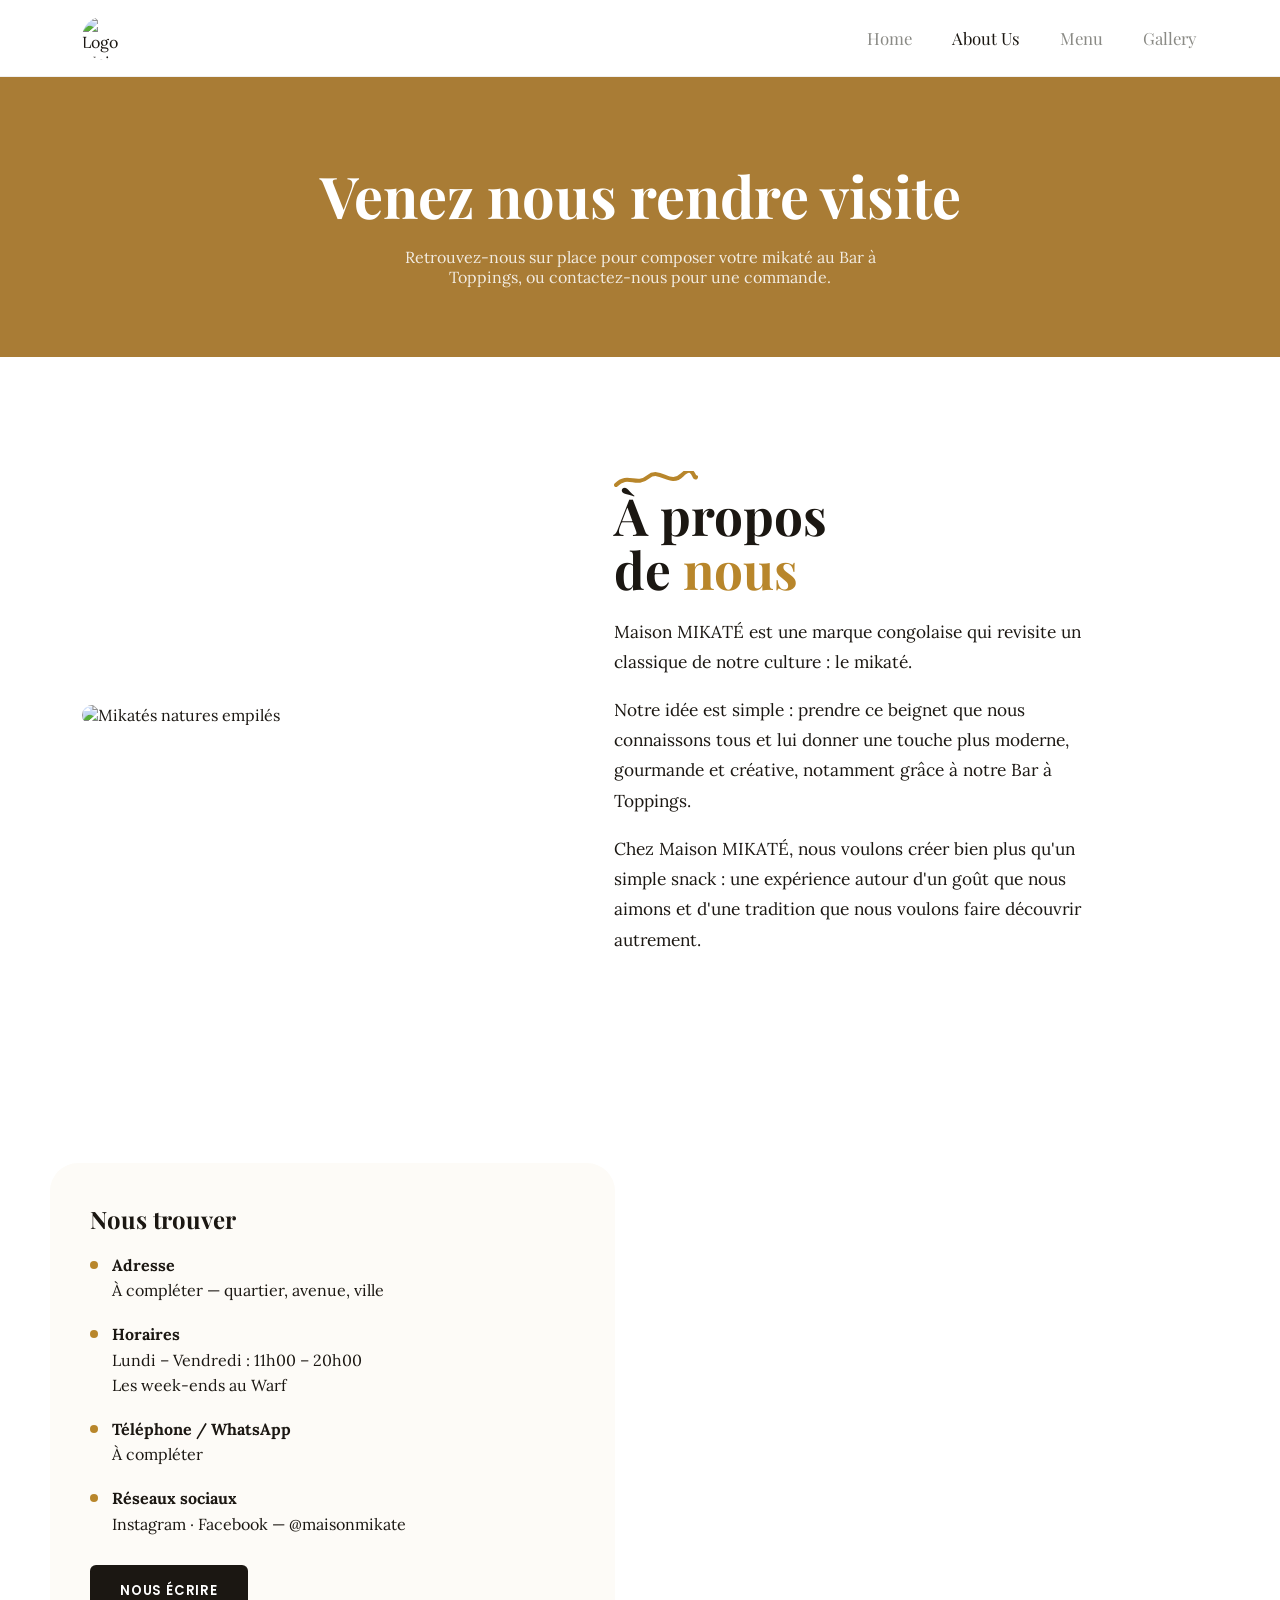
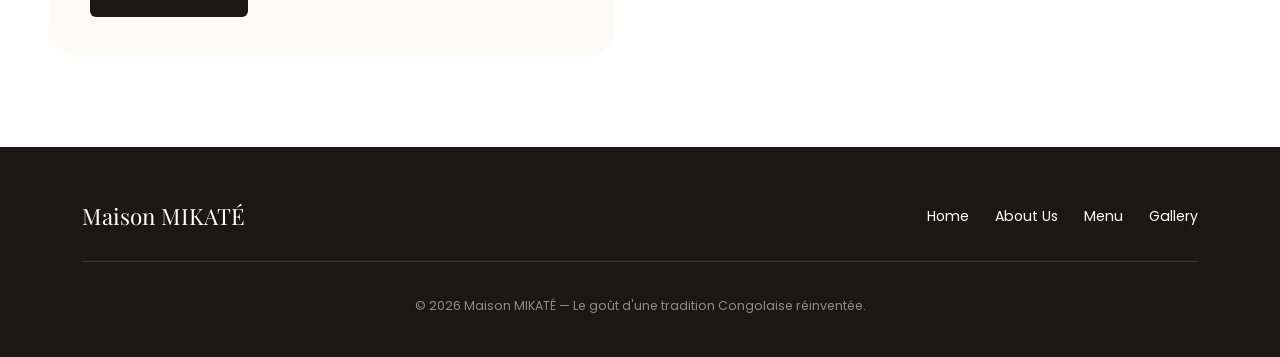
==== about-us.html @ f701c0c3 "Add files via upload" ====
<!DOCTYPE html>
<html lang="fr">
<head>
<meta charset="UTF-8">
<meta name="viewport" content="width=device-width, initial-scale=1.0">
<title>About Us — Maison MIKATÉ</title>
<link rel="preconnect" href="https://fonts.googleapis.com">
<link href="https://fonts.googleapis.com/css2?family=Playfair+Display:wght@600;700&family=Lora:ital,wght@0,400;0,500;1,400&family=Poppins:wght@500;600;700&display=swap" rel="stylesheet">
<link rel="stylesheet" href="style.css">
</head>
<body>

<header class="site-header">
  <div class="container nav-row">
    <div class="brand-mark"><img src="photo/logo-mikate.jpeg" alt="Logo Maison MIKATÉ"></div>
    <button class="nav-toggle" aria-label="Ouvrir le menu">&#9776;</button>
    <ul class="nav-links">
      <li><a href="Index.html">Home</a></li>
      <li><a href="about-us.html" aria-current="page">About Us</a></li>
      <li><a href="MENU.html">Menu</a></li>
      <li><a href="gallery.html">Gallery</a></li>
    </ul>
  </div>
</header>

<!-- ============ VISIT HERO ============ -->
<section class="visit-hero">
  <div class="container">
    <h2>Venez nous rendre visite</h2>
    <p>Retrouvez-nous sur place pour composer votre mikaté au Bar à Toppings, ou contactez-nous pour une commande.</p>
  </div>
</section>

<!-- ============ ABOUT US ============ -->
<section class="about" id="about">
  <div class="container about-grid">
    <img src="photo/about-mikates-nature.jpeg" alt="Mikatés natures empilés">
    <div>
      <span class="drizzle" aria-hidden="true">
        <svg class="drizzle" viewBox="0 0 84 18" xmlns="http://www.w3.org/2000/svg">
          <path d="M2 14 C 14 2, 22 16, 34 6 S 56 16, 68 4 S 80 10, 82 6"/>
        </svg>
      </span>
      <h2>À propos<br>de <span class="accent">nous</span></h2>
      <p>Maison MIKATÉ est une marque congolaise qui revisite un classique de notre culture : le mikaté.</p>
      <p>Notre idée est simple : prendre ce beignet que nous connaissons tous et lui donner une touche plus moderne, gourmande et créative, notamment grâce à notre Bar à Toppings.</p>
      <p>Chez Maison MIKATÉ, nous voulons créer bien plus qu'un simple snack : une expérience autour d'un goût que nous aimons et d'une tradition que nous voulons faire découvrir autrement.</p>
    </div>
  </div>
</section>

<!-- ============ INFOS + MAP ============ -->
<section class="visit-grid container">
  <div class="info-card">
    <h3>Nous trouver</h3>
    <div class="info-line">
      <span class="dot"></span>
      <p><strong>Adresse</strong><br>À compléter — quartier, avenue, ville</p>
    </div>
    <div class="info-line">
      <span class="dot"></span>
      <p><strong>Horaires</strong><br>Lundi – Vendredi : 11h00 – 20h00<br>Les week-ends au Warf</p>
    </div>
    <div class="info-line">
      <span class="dot"></span>
      <p><strong>Téléphone / WhatsApp</strong><br>À compléter</p>
    </div>
    <div class="info-line">
      <span class="dot"></span>
      <p><strong>Réseaux sociaux</strong><br>Instagram · Facebook — @maisonmikate</p>
    </div>
    <a class="btn btn-dark" href="mailto:contact@maisonmikate.com" style="margin-top:10px;">NOUS ÉCRIRE</a>
  </div>

  <div class="map-wrap">
    <!-- Remplacer le lien Google Maps par l'adresse réelle du point de vente -->
    <iframe
      src="https://www.google.com/maps?q=Kinshasa&output=embed"
      allowfullscreen loading="lazy" referrerpolicy="no-referrer-when-downgrade"
      title="Localisation Maison MIKATÉ"></iframe>
  </div>
</section>

<footer class="site-footer">
  <div class="container">
    <div class="footer-row">
      <div class="footer-logo">Maison MIKATÉ</div>
      <ul class="footer-links">
        <li><a href="Index.html">Home</a></li>
        <li><a href="about-us.html">About Us</a></li>
        <li><a href="MENU.html">Menu</a></li>
        <li><a href="gallery.html">Gallery</a></li>
      </ul>
    </div>
    <p class="footer-bottom">© 2026 Maison MIKATÉ — Le goût d'une tradition Congolaise réinventée.</p>
  </div>
</footer>

<script src="Script.js"></script>
</body>
</html>
---- style.css ----
/* ============================================
   MAISON MIKATÉ — style.css
   Design tokens
   ============================================ */
:root{
  --brown:        #A97C35;   /* hero / signature background (caramel) */
  --brown-dark:   #7C5A26;   /* hover / deep accents */
  --gold:         #B8862B;   /* accent text, "Concept", "nous" */
  --yellow:       #F2C230;   /* menu & drinks section background */
  --yellow-dark:  #D9A916;
  --black:        #1B1712;   /* text, buttons */
  --cream:        #FDFBF7;   /* alt section background */
  --white:        #FFFFFF;
  --gray-nav:     #8A8A85;

  --font-display: 'Playfair Display', serif;
  --font-body:    'Lora', serif;
  --font-ui:      'Poppins', sans-serif;

  --radius-lg: 28px;
  --radius-pill: 999px;
  --container: 1180px;
}

*, *::before, *::after{ box-sizing: border-box; }

html{ scroll-behavior: smooth; }

body{
  margin: 0;
  font-family: var(--font-body);
  color: var(--black);
  background: var(--white);
  -webkit-font-smoothing: antialiased;
}

img{ max-width: 100%; display: block; }

a{ text-decoration: none; color: inherit; }

.container{
  max-width: var(--container);
  margin: 0 auto;
  padding: 0 32px;
}

/* ---------- Signature: chocolate-drizzle divider ---------- */
.drizzle{
  display: block;
  width: 84px;
  height: 18px;
  margin: 14px 0 0;
}
.drizzle path{
  fill: none;
  stroke: var(--gold);
  stroke-width: 4;
  stroke-linecap: round;
}
.drizzle.on-dark path{ stroke: var(--yellow); }

.drizzle-divider{
  width: 100%;
  height: 34px;
  display: block;
}
.drizzle-divider path{
  fill: none;
  stroke: var(--brown);
  stroke-width: 3;
  stroke-linecap: round;
  opacity: .35;
}

/* ---------- Header / Nav ---------- */
.site-header{
  position: sticky;
  top: 0;
  z-index: 100;
  background: var(--white);
  border-bottom: 1px solid rgba(0,0,0,.06);
}
.nav-row{
  display: flex;
  align-items: center;
  justify-content: space-between;
  height: 76px;
}
.brand-mark{
  width: 44px;
  height: 44px;
  border-radius: 50%;
  overflow: hidden;
  flex-shrink: 0;
  background: var(--white);
}
.brand-mark img{ width: 100%; height: 100%; object-fit: cover; }
.nav-links{
  display: flex;
  gap: 36px;
  list-style: none;
  margin: 0;
  padding: 0;
  font-family: var(--font-display);
  font-size: 1.05rem;
}
.nav-links a{
  color: var(--gray-nav);
  transition: color .2s ease;
  padding: 4px 2px;
}
.nav-links a:hover,
.nav-links a[aria-current="page"]{
  color: var(--black);
}
.nav-toggle{
  display: none;
  background: none;
  border: none;
  font-size: 1.6rem;
  cursor: pointer;
  color: var(--black);
}

@media (max-width: 800px){
  .nav-toggle{ display: block; }
  .nav-links{
    position: absolute;
    top: 76px;
    left: 0;
    right: 0;
    background: var(--white);
    flex-direction: column;
    gap: 0;
    max-height: 0;
    overflow: hidden;
    transition: max-height .3s ease;
    border-bottom: 1px solid rgba(0,0,0,.06);
  }
  .nav-links.open{ max-height: 320px; }
  .nav-links li{ padding: 14px 32px; border-top: 1px solid rgba(0,0,0,.05); }
}

/* ---------- Buttons ---------- */
.btn{
  font-family: var(--font-ui);
  font-weight: 600;
  font-size: .82rem;
  letter-spacing: .06em;
  text-transform: uppercase;
  padding: 16px 30px;
  border-radius: var(--radius-pill);
  display: inline-block;
  border: none;
  cursor: pointer;
  transition: transform .18s ease, box-shadow .18s ease;
}
.btn:hover{ transform: translateY(-2px); box-shadow: 0 10px 22px rgba(0,0,0,.15); }
.btn-light{ background: var(--white); color: var(--black); }
.btn-dark{ background: var(--black); color: var(--white); border-radius: 6px; }
.btn-outline{ background: transparent; color: var(--white); border: 1.5px solid var(--white); }

.btn-row{
  display: flex;
  flex-wrap: wrap;
  gap: 16px;
}

/* ---------- Hero ---------- */
.hero{
  background: var(--brown);
  color: var(--black);
  padding: 64px 0 90px;
  text-align: center;
}
.hero-badge{
  width: 108px;
  height: 108px;
  border-radius: 50%;
  background: var(--white);
  overflow: hidden;
  display: flex;
  align-items: center;
  justify-content: center;
  margin: 0 auto 28px;
  box-shadow: 0 8px 20px rgba(0,0,0,.15);
}
.hero-badge img{ width: 100%; height: 100%; object-fit: cover; }
.hero h1{
  font-family: var(--font-display);
  font-size: clamp(2.6rem, 6vw, 4.6rem);
  margin: 0 0 12px;
  letter-spacing: .01em;
}
.hero p.tagline{
  font-family: var(--font-body);
  font-style: italic;
  font-size: 1.15rem;
  margin: 0 0 42px;
  opacity: .85;
}
.hero-image-wrap{
  max-width: 880px;
  margin: 0 auto;
  border-radius: var(--radius-lg);
  overflow: hidden;
  position: relative;
  box-shadow: 0 24px 60px rgba(0,0,0,.25);
}
.hero-image-wrap img{ width: 100%; height: 440px; object-fit: cover; }
.hero-ctas{
  margin-top: -32px;
  position: relative;
  z-index: 2;
  display: flex;
  justify-content: center;
  gap: 16px;
  flex-wrap: wrap;
  padding: 0 20px;
}

@media (max-width: 700px){
  .hero-image-wrap img{ height: 280px; }
  .hero-ctas{ margin-top: 20px; }
}

/* ---------- About ---------- */
.about{
  padding: 100px 0;
}
.about-grid{
  display: grid;
  grid-template-columns: .8fr 1fr;
  gap: 64px;
  align-items: center;
}
.about-grid img{
  border-radius: var(--radius-lg);
}
.about h2{
  font-family: var(--font-display);
  font-size: clamp(2.2rem, 4vw, 3.2rem);
  line-height: 1.05;
  margin: 0 0 20px;
}
.about h2 .accent{ color: var(--gold); }
.about p{
  font-size: 1.08rem;
  line-height: 1.75;
  margin: 0 0 18px;
  max-width: 46ch;
}
@media (max-width: 800px){
  .about-grid{ grid-template-columns: 1fr; gap: 36px; }
}

/* ---------- Concept ---------- */
.concept{
  padding: 0 0 110px;
}
.concept-grid{
  display: grid;
  grid-template-columns: 1fr 1fr;
  gap: 30px;
  align-items: stretch;
}
.concept-photo{
  position: relative;
  border-radius: var(--radius-lg);
  overflow: hidden;
  min-height: 420px;
}
.concept-photo img{
  width: 100%; height: 100%; object-fit: cover; position: absolute; inset: 0;
}
.concept-photo::after{
  content: "";
  position: absolute; inset: 0;
  background: linear-gradient(0deg, rgba(0,0,0,.65) 10%, rgba(0,0,0,.15) 55%, transparent 80%);
}
.concept-text{
  position: relative;
  z-index: 2;
  padding: 40px;
  color: var(--white);
  display: flex;
  flex-direction: column;
  justify-content: flex-end;
  height: 100%;
}
.concept-text h2{
  font-family: var(--font-display);
  font-size: clamp(2rem, 3.6vw, 2.8rem);
  margin: 0 0 16px;
}
.concept-text h2 .accent{ color: var(--yellow); }
.concept-text p{ line-height: 1.7; max-width: 42ch; }

.concept-panel{
  background: var(--yellow);
  border-radius: var(--radius-lg);
  padding: 44px 44px;
  display: flex;
  flex-direction: column;
  justify-content: center;
  gap: 30px;
}
.concept-item{ display: flex; gap: 18px; align-items: flex-start; }
.concept-num{
  width: 34px; height: 34px; flex-shrink: 0;
  background: var(--black); color: var(--white);
  border-radius: 50%;
  display: flex; align-items: center; justify-content: center;
  font-family: var(--font-ui); font-weight: 600; font-size: .95rem;
}
.concept-item h3{
  font-family: var(--font-display);
  font-size: 1.25rem;
  margin: 0 0 6px;
}
.concept-item p{ margin: 0; line-height: 1.6; font-size: .98rem; }

@media (max-width: 800px){
  .concept-grid{ grid-template-columns: 1fr; }
  .concept-photo{ min-height: 320px; }
}

/* ---------- Menu ---------- */
.menu-hero{
  background: var(--yellow);
  padding: 90px 0 100px;
}
.menu-hero-grid{
  display: grid;
  grid-template-columns: .8fr 1fr;
  gap: 40px;
  align-items: center;
}
.menu-hero h2{
  font-family: var(--font-display);
  font-size: clamp(2.4rem, 5vw, 3.6rem);
  margin: 0 0 26px;
  line-height: 1.05;
}
.card-row{
  display: grid;
  grid-template-columns: repeat(3, 1fr);
  gap: 22px;
}
.product-card{
  background: var(--white);
  border-radius: 18px;
  overflow: hidden;
  box-shadow: 0 14px 30px rgba(0,0,0,.08);
}
.product-card img{ width: 100%; height: 190px; object-fit: cover; }
.product-card .card-body{ padding: 20px 20px 26px; }
.product-card h3{
  font-family: var(--font-display);
  font-size: 1.15rem;
  margin: 0 0 8px;
  line-height: 1.3;
}
.product-card p{
  margin: 0;
  font-family: var(--font-ui);
  font-size: .9rem;
  color: #555;
}
@media (max-width: 900px){
  .menu-hero-grid{ grid-template-columns: 1fr; }
  .card-row{ grid-template-columns: 1fr; }
}

.drinks{
  padding: 100px 0;
  text-align: center;
}
.drinks h2{
  font-family: var(--font-display);
  letter-spacing: .12em;
  font-size: clamp(2rem, 4.4vw, 3rem);
  margin: 0 0 46px;
}
.drinks-row{
  display: grid;
  grid-template-columns: repeat(4, 1fr);
  gap: 20px;
  text-align: left;
}
.drink-card{
  border-radius: 16px;
  overflow: hidden;
  box-shadow: 0 10px 24px rgba(0,0,0,.08);
}
.drink-card img{ width: 100%; height: 170px; object-fit: cover; }
.drink-card .drink-body{
  background: var(--yellow);
  padding: 18px 18px 22px;
}
.drink-card h3{
  font-family: var(--font-ui);
  font-weight: 700;
  font-size: .95rem;
  letter-spacing: .02em;
  margin: 0 0 8px;
}
.drink-card p{
  margin: 0;
  font-size: .85rem;
  line-height: 1.5;
}
@media (max-width: 900px){
  .drinks-row{ grid-template-columns: 1fr 1fr; }
}
@media (max-width: 560px){
  .drinks-row{ grid-template-columns: 1fr; }
}

/* ---------- Visit Us ---------- */
.visit-hero{
  background: var(--brown);
  color: var(--white);
  padding: 80px 0 70px;
  text-align: center;
}
.visit-hero h2{
  font-family: var(--font-display);
  font-size: clamp(2.4rem, 5vw, 3.6rem);
  margin: 0 0 14px;
}
.visit-hero p{ opacity: .85; max-width: 50ch; margin: 0 auto; }

.visit-grid{
  padding: 90px 0;
  display: grid;
  grid-template-columns: 1fr 1fr;
  gap: 50px;
  align-items: start;
}
.info-card{
  background: var(--cream);
  border-radius: var(--radius-lg);
  padding: 40px;
}
.info-card h3{
  font-family: var(--font-display);
  font-size: 1.5rem;
  margin: 0 0 18px;
}
.info-line{
  display: flex;
  gap: 14px;
  margin-bottom: 18px;
  align-items: flex-start;
}
.info-line .dot{
  width: 8px; height: 8px; border-radius: 50%;
  background: var(--gold); margin-top: 8px; flex-shrink: 0;
}
.info-line p{ margin: 0; line-height: 1.6; }
.map-wrap{
  border-radius: var(--radius-lg);
  overflow: hidden;
  min-height: 420px;
  position: relative;
}
.map-wrap iframe{ width: 100%; height: 100%; min-height: 420px; border: 0; position: absolute; inset: 0; }

@media (max-width: 850px){
  .visit-grid{ grid-template-columns: 1fr; }
  .map-wrap{ min-height: 320px; }
  .map-wrap iframe{ min-height: 320px; }
}

/* ---------- Gallery ---------- */
.gallery-hero{
  padding: 80px 0 20px;
  text-align: center;
}
.gallery-hero h2{
  font-family: var(--font-display);
  font-size: clamp(2.4rem, 5vw, 3.6rem);
  margin: 0 0 10px;
}
.gallery-grid{
  padding: 40px 0 100px;
  display: grid;
  grid-template-columns: repeat(3, 1fr);
  gap: 18px;
}
.gallery-grid img{
  width: 100%;
  height: 260px;
  object-fit: cover;
  border-radius: 16px;
  transition: transform .3s ease;
}
.gallery-grid img:hover{ transform: scale(1.03); }
@media (max-width: 900px){
  .gallery-grid{ grid-template-columns: 1fr 1fr; }
}
@media (max-width: 560px){
  .gallery-grid{ grid-template-columns: 1fr; }
}

/* ---------- Footer ---------- */
.site-footer{
  background: var(--black);
  color: var(--white);
  padding: 54px 0 30px;
}
.footer-row{
  display: flex;
  justify-content: space-between;
  align-items: center;
  flex-wrap: wrap;
  gap: 20px;
  padding-bottom: 30px;
  border-bottom: 1px solid rgba(255,255,255,.12);
}
.footer-logo{
  font-family: var(--font-display);
  font-size: 1.4rem;
}
.footer-links{
  display: flex;
  gap: 26px;
  list-style: none;
  padding: 0; margin: 0;
  font-family: var(--font-ui);
  font-size: .88rem;
}
.footer-links a:hover{ color: var(--yellow); }
.footer-bottom{
  padding-top: 22px;
  font-family: var(--font-ui);
  font-size: .78rem;
  color: rgba(255,255,255,.5);
  text-align: center;
}
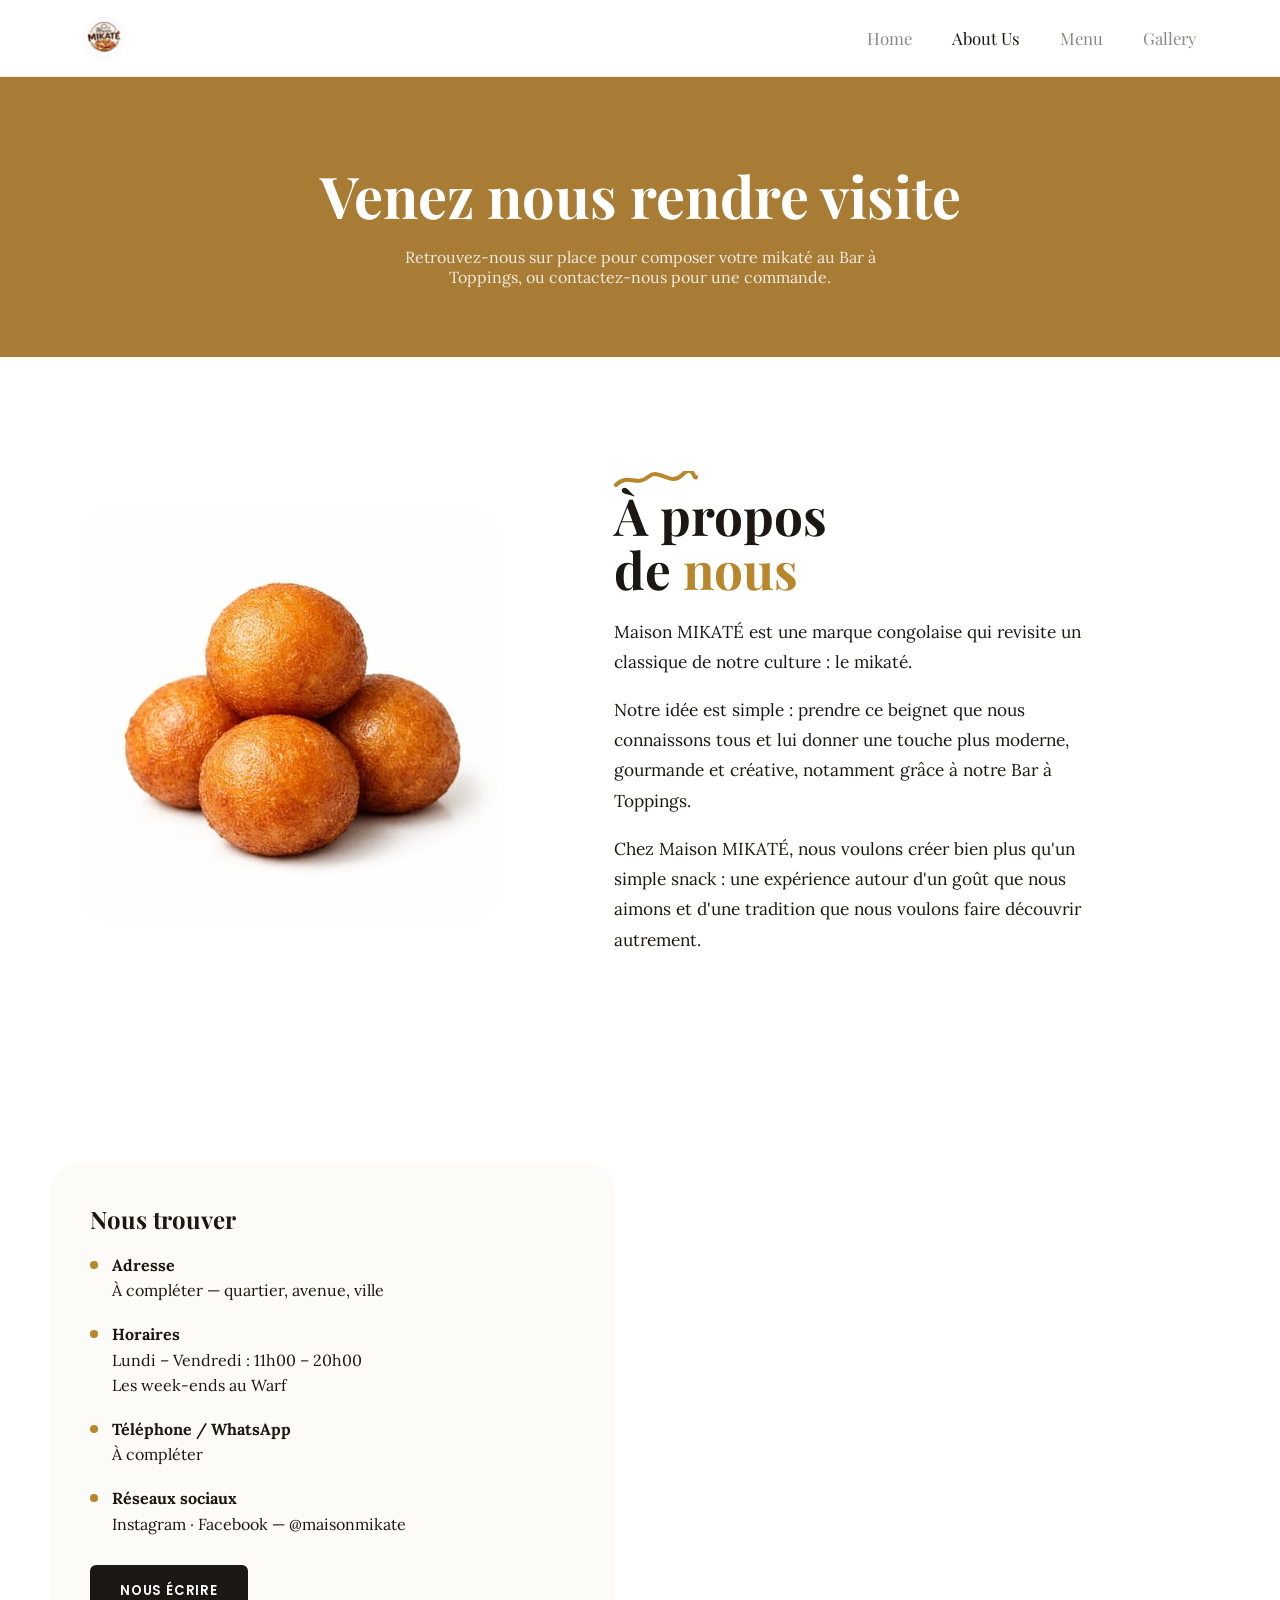
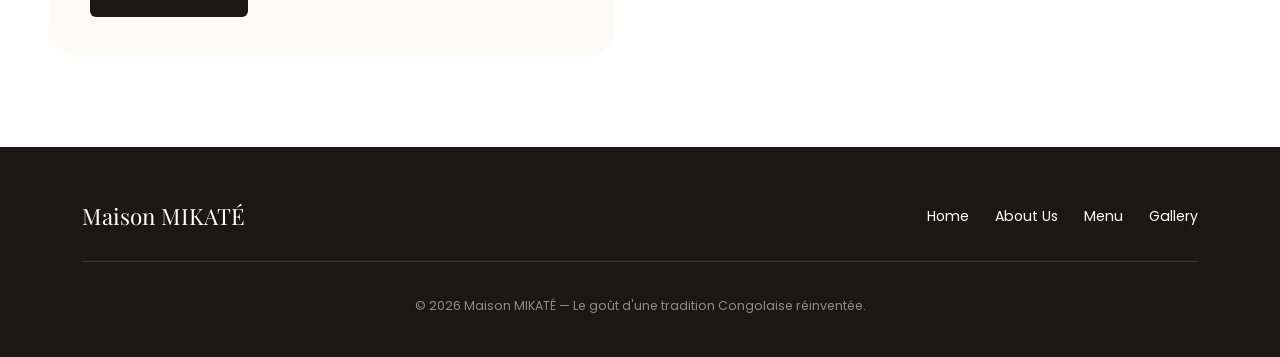
==== commit 269c2631: "Fix link case sensitivity for Home page" ====
--- a/about-us.html
+++ b/about-us.html
@@ -15,7 +15,7 @@
     <div class="brand-mark"><img src="photo/logo-mikate.jpeg" alt="Logo Maison MIKATÉ"></div>
     <button class="nav-toggle" aria-label="Ouvrir le menu">&#9776;</button>
     <ul class="nav-links">
-      <li><a href="Index.html">Home</a></li>
+      <li><a href="index.html">Home</a></li>
       <li><a href="about-us.html" aria-current="page">About Us</a></li>
       <li><a href="MENU.html">Menu</a></li>
       <li><a href="gallery.html">Gallery</a></li>
